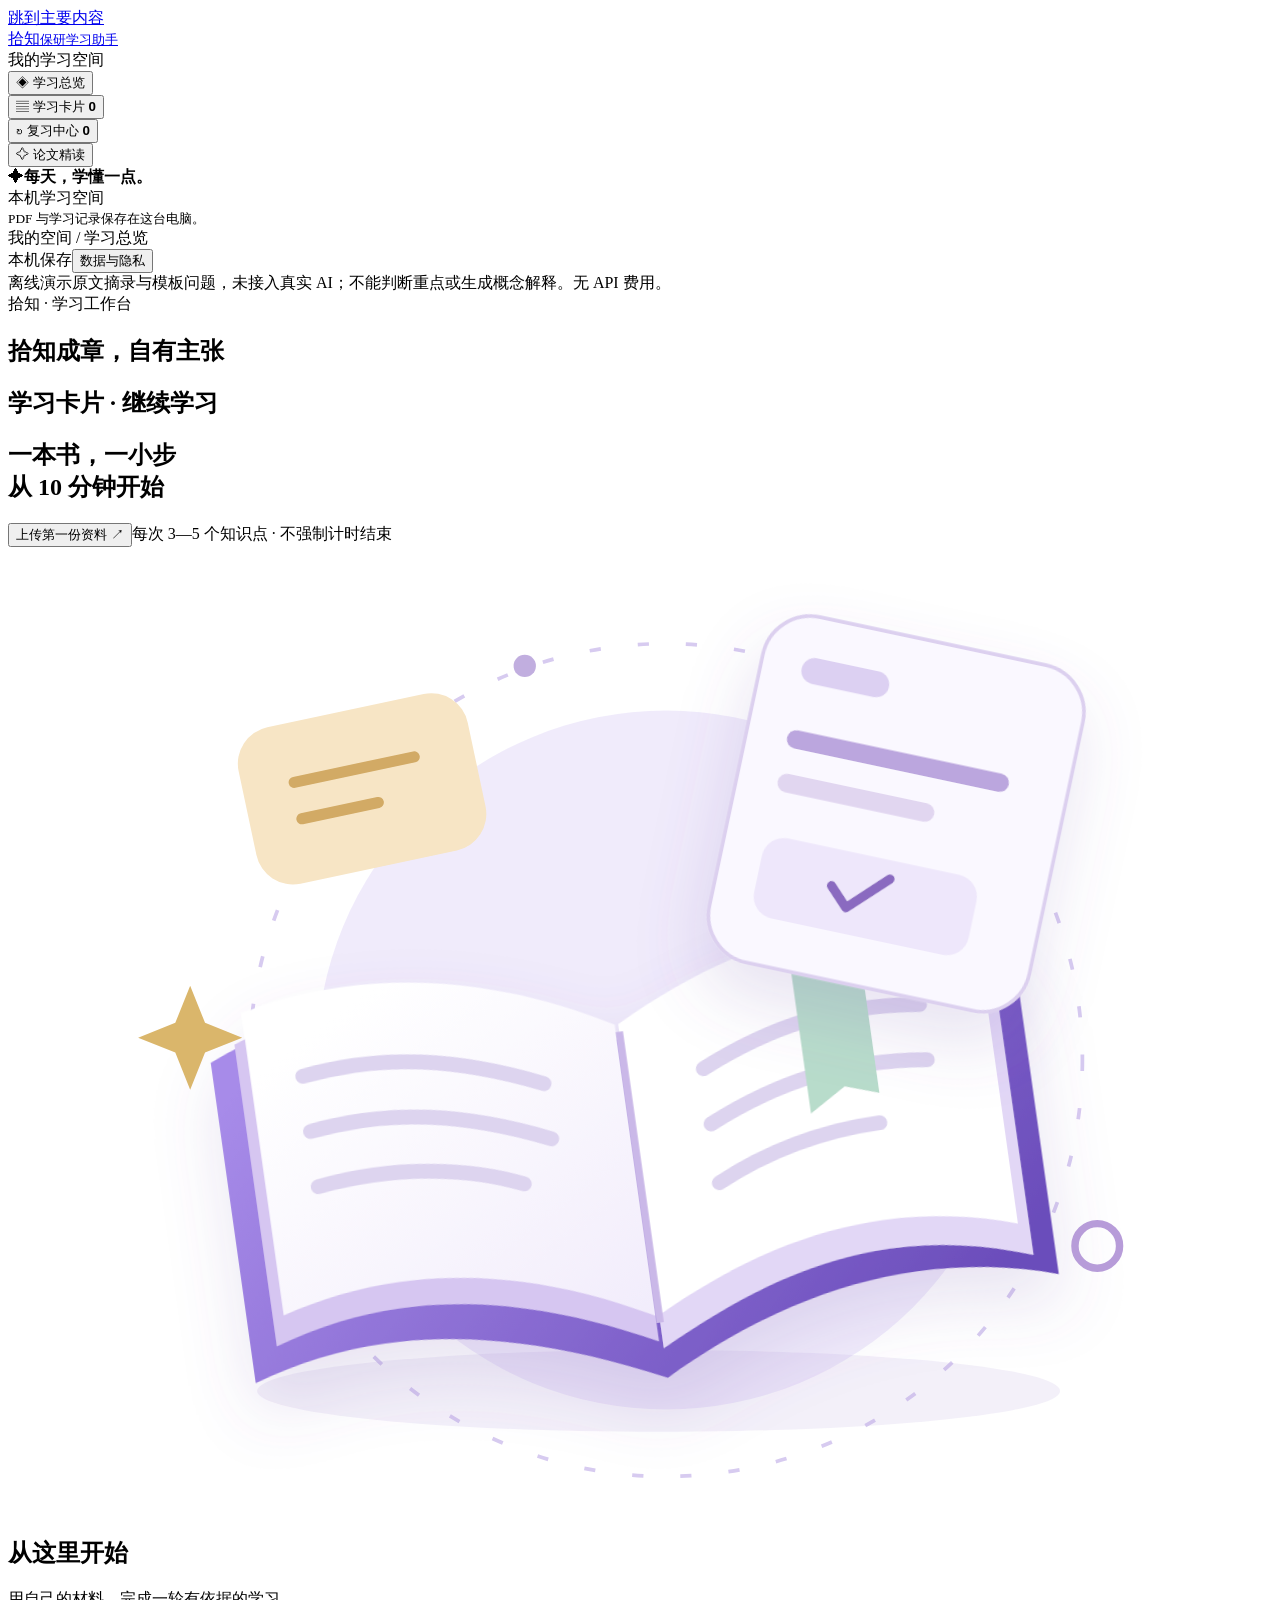
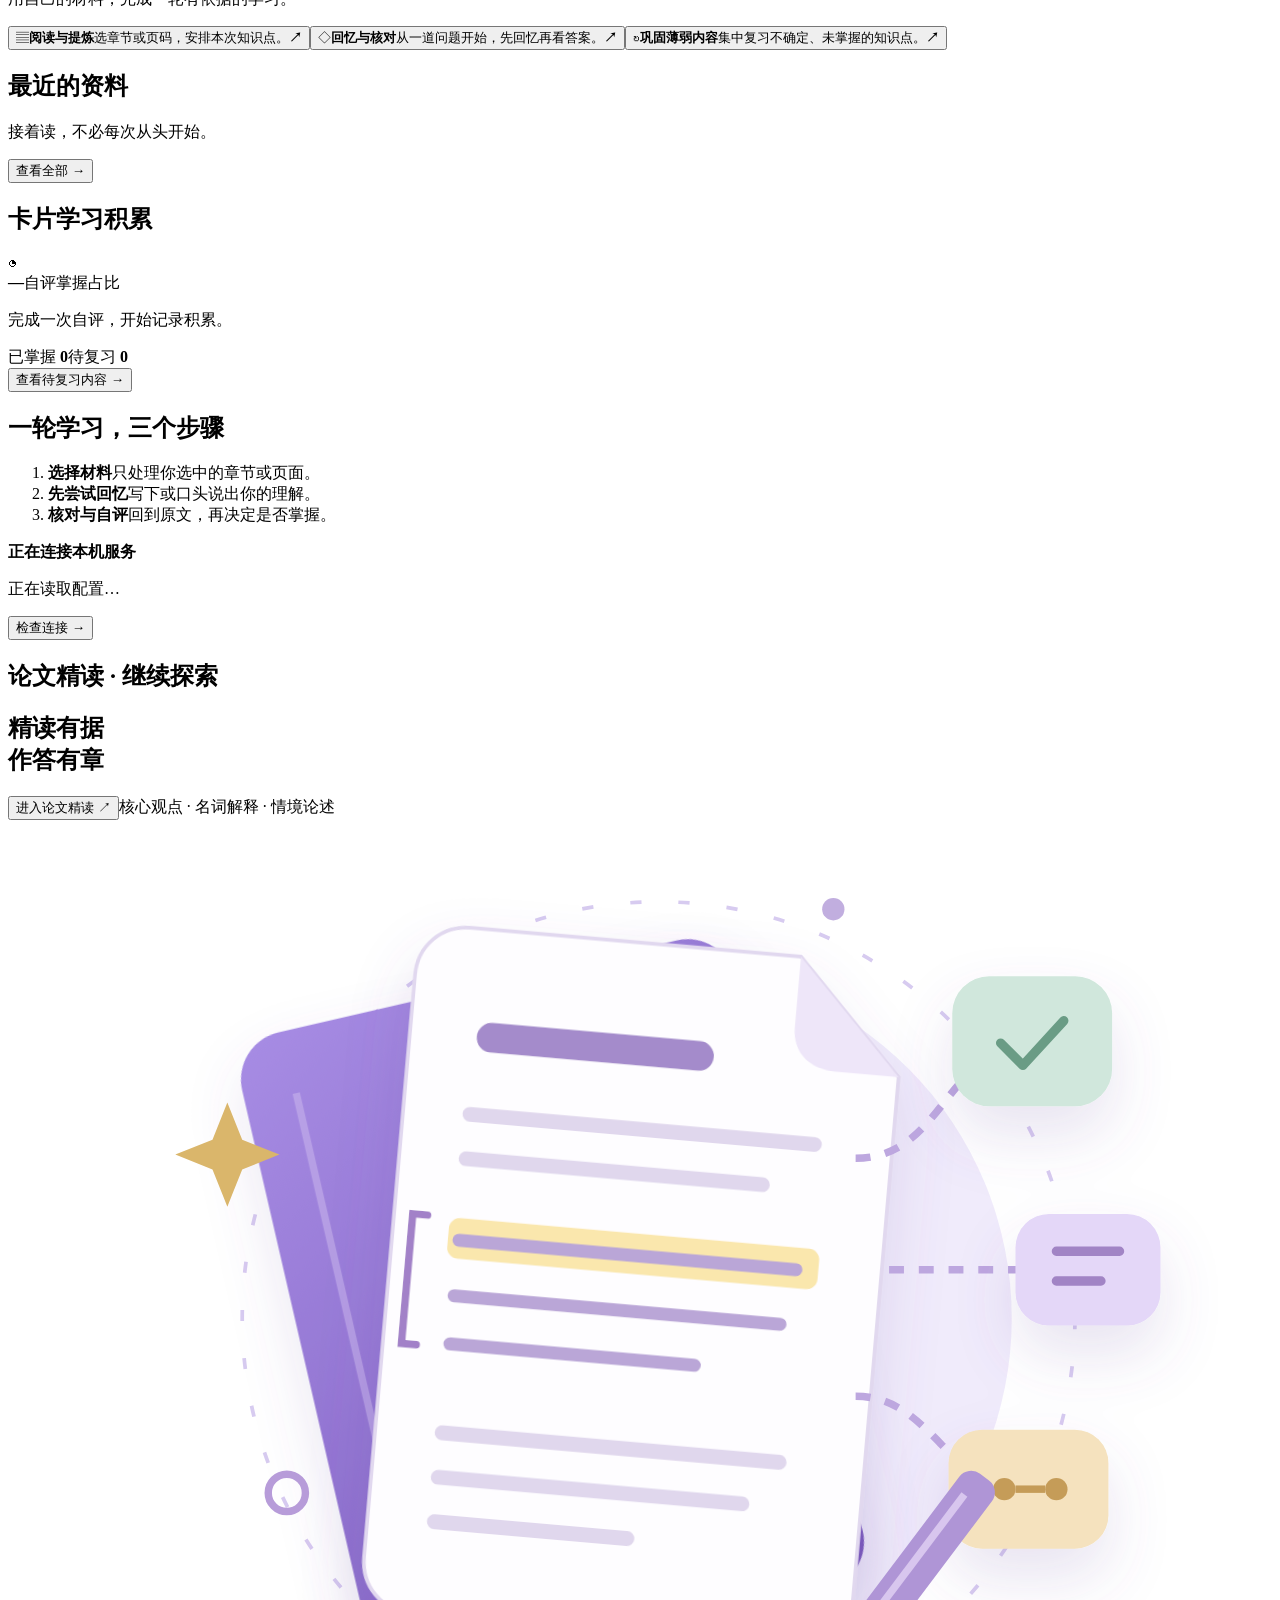
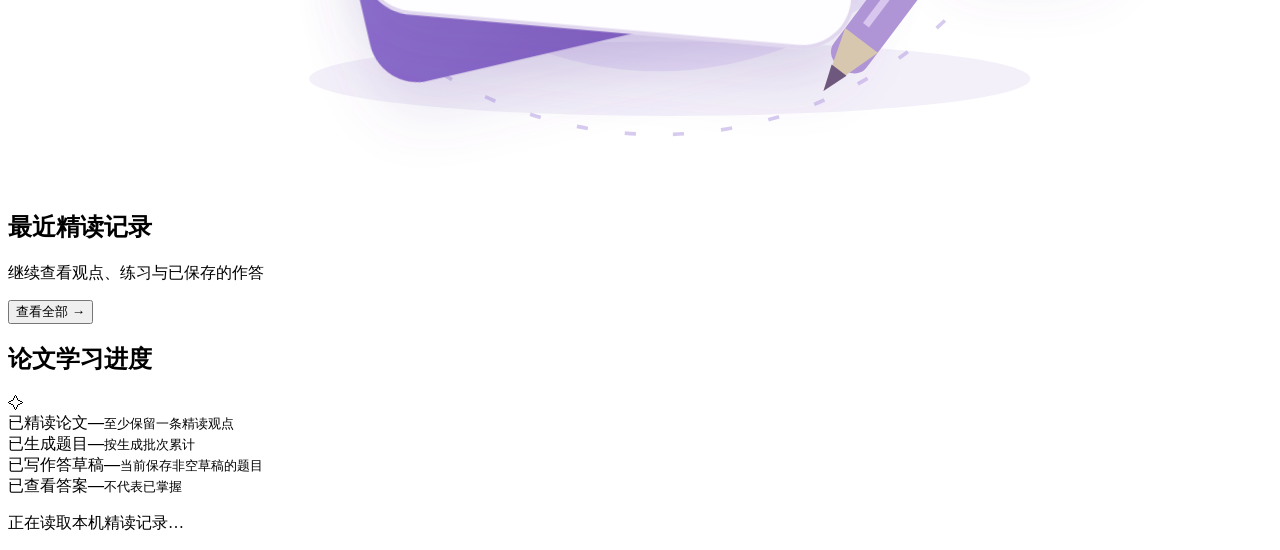
==== static/index.html @ d3d195ca "Add files via upload" ====
<!doctype html>
<html lang="zh-CN"><head><meta charset="utf-8"><meta name="viewport" content="width=device-width,initial-scale=1"><title>拾知 · 新传学习助手</title><link rel="stylesheet" href="/style.css"><script src="/app.js" defer></script><script src="/papers.js" defer></script></head>
<body>
<a class="skip-link" href="#mainContent">跳到主要内容</a>
<aside class="sidebar"><a class="brand" href="/">拾<span>知</span><small>保研学习助手</small></a><div class="nav-caption">我的学习空间</div><nav aria-label="主要导航"><button class="nav active" id="homeNav"><span aria-hidden="true">◈</span> 学习总览</button><div class="nav-module"><button class="nav" id="libraryNav"><span aria-hidden="true">▤</span> 学习卡片 <b id="libraryBadge">0</b></button><div class="nav-submenu"><button class="nav" id="reviewNav"><span aria-hidden="true">↻</span> 复习中心 <b id="reviewBadge">0</b></button></div></div><button class="nav" id="papersNav"><span aria-hidden="true">✧</span> 论文精读</button></nav><div class="sidebar-tip"><span class="spark" aria-hidden="true">✦</span><strong>每天，学懂一点。</strong></div><div class="sidebar-bottom"><span class="dot"></span> 本机学习空间<br><small>PDF 与学习记录保存在这台电脑。</small></div></aside>
<main>
<header><span>我的空间 <span class="slash">/</span> <span id="breadcrumb">学习总览</span></span><div class="header-actions"><span class="local-pill"><span class="dot"></span>本机保存</span><button class="text-button" id="privacyBtn">数据与隐私</button></div></header>
<div class="banner"><span class="mode-pill">离线演示</span><span>原文摘录与模板问题，未接入真实 AI；不能判断重点或生成概念解释。无 API 费用。</span></div>
<div id="message" role="alert" hidden></div>
<section id="dashboard" aria-label="学习工作台"><div id="mainContent" tabindex="-1"></div>
<div id="overview">
<div class="page-heading"><div><div class="eyebrow">拾知 · 学习工作台</div><h1>拾知成章，自有主张</h1></div><span class="date-label" id="todayLabel"></span></div>
<div class="section-heading compact"><div><h2>学习卡片 · 继续学习</h2></div></div><div class="overview-grid"><div class="overview-main">
<section class="focus-card" aria-label="本次学习建议"><div class="focus-copy"><h2>一本书，一小步<br>从 10 分钟开始</h2><button class="button primary" id="nextStep">上传第一份资料 <span aria-hidden="true">↗</span></button><span class="focus-meta">每次 3—5 个知识点 · 不强制计时结束</span></div><div class="focus-art refined-art" aria-hidden="true"><svg viewBox="0 0 340 260" fill="none" xmlns="http://www.w3.org/2000/svg" focusable="false">
<defs><linearGradient id="cardCover" x1="95" y1="100" x2="234" y2="237" gradientUnits="userSpaceOnUse"><stop stop-color="#A78BE9"/><stop offset="1" stop-color="#6B4DBB"/></linearGradient><linearGradient id="cardPage" x1="110" y1="106" x2="175" y2="222" gradientUnits="userSpaceOnUse"><stop stop-color="#fff"/><stop offset="1" stop-color="#F0EAFB"/></linearGradient><filter id="cardShadow" x="-45%" y="-45%" width="190%" height="200%"><feDropShadow dx="0" dy="9" stdDeviation="9" flood-color="#7557AE" flood-opacity=".16"/></filter></defs>
<circle cx="177" cy="138" r="94" fill="#E5DCF8" fill-opacity=".58"/><circle cx="177" cy="138" r="112" stroke="#D7CBF0" stroke-dasharray="3 10"/>
<ellipse cx="175" cy="227" rx="108" ry="11" fill="#B6A1DA" fill-opacity=".16"/>
<g transform="rotate(-8 170 170)" filter="url(#cardShadow)">
<path d="M60 123C94 108 133 114 169 132C206 113 245 112 278 128V211C244 200 208 204 170 224C129 204 94 199 60 210V123Z" fill="url(#cardCover)"/>
<path d="M67 119C103 106 140 116 169 131V214C134 196 101 190 67 201V119Z" fill="#D6C6F1"/><path d="M272 122C239 109 202 117 170 133V216C209 196 239 193 272 205V122Z" fill="#E2D7F6"/>
<path d="M70 111C103 103 138 110 169 128V207C134 188 101 184 70 193V111Z" fill="url(#cardPage)"/><path d="M269 114C237 104 200 112 170 128V207C207 188 239 186 269 196V114Z" fill="white"/>
<path d="M170 130V209" stroke="#CAB8E8" stroke-width="2"/><path d="M84 130C106 127 126 131 148 141M84 145C106 142 126 146 148 156M84 160C106 157 126 161 139 167" stroke="#DDD4EF" stroke-width="4" stroke-linecap="round"/>
<path d="M191 143C211 134 229 131 251 134M191 158C211 149 229 146 251 149M191 174C208 166 223 164 236 164" stroke="#DDD4EF" stroke-width="4" stroke-linecap="round"/>
<path d="M218 116V159L228 153L237 156V111" fill="#B8DCCB"/>
</g>
<g transform="rotate(12 237 76)" filter="url(#cardShadow)"><rect x="194" y="24" width="88" height="95" rx="13" fill="#FAF8FF" stroke="#DCD0EF"/><rect x="205" y="35" width="24" height="7" rx="3.5" fill="#DCD0F2"/><rect x="205" y="55" width="61" height="5" rx="2.5" fill="#BBA6DE"/><rect x="205" y="67" width="43" height="5" rx="2.5" fill="#E1D6F0"/><rect x="205" y="84" width="59" height="22" rx="6" fill="#EEE7FB"/><path d="M225 94L230 99L240 89" stroke="#8A6AC0" stroke-width="2.5" stroke-linecap="round" stroke-linejoin="round"/></g>
<g transform="rotate(-12 98 66)"><rect x="64" y="43" width="63" height="43" rx="10" fill="#F7E5C5"/><path d="M78 59H111M78 69H99" stroke="#D2AA65" stroke-width="3" stroke-linecap="round"/></g>
<path d="M49 118L53 128L63 132L53 136L49 146L45 136L35 132L45 128L49 118Z" fill="#DAB66B"/><circle cx="293" cy="188" r="6" stroke="#B79CD9" stroke-width="2"/><circle cx="139" cy="32" r="3" fill="#C1AEDF"/>
</svg></div></section>

<div class="section-heading compact"><div><h2>从这里开始</h2><p>用自己的材料，完成一轮有依据的学习。</p></div></div><div class="tool-grid"><button class="tool-card" id="quickLibrary"><span class="tool-icon lilac" aria-hidden="true">▤</span><strong>阅读与提炼</strong><span>选章节或页码，安排本次知识点。</span><b aria-hidden="true">↗</b></button><button class="tool-card" id="quickResume"><span class="tool-icon peach" aria-hidden="true">◇</span><strong>回忆与核对</strong><span id="quickResumeText">从一道问题开始，先回忆再看答案。</span><b aria-hidden="true">↗</b></button><button class="tool-card" id="quickReview"><span class="tool-icon mint" aria-hidden="true">↻</span><strong>巩固薄弱内容</strong><span>集中复习不确定、未掌握的知识点。</span><b aria-hidden="true">↗</b></button></div>
<div class="section-heading compact"><div><h2>最近的资料</h2><p>接着读，不必每次从头开始。</p></div><button class="text-button" id="allBooks">查看全部 →</button></div><div id="recentBooks" class="recent-books"></div>
</div><aside class="overview-rail" aria-label="学习概况"><section class="panel mastery-panel"><div class="rail-heading"><h2>卡片学习积累</h2><span aria-hidden="true">◔</span></div><div class="mastery-ring" id="masteryRing"><div><strong id="masteryPercent">—</strong><span>自评掌握占比</span></div></div><p class="muted" id="masteryNote">完成一次自评，开始记录积累。</p><div class="rail-legend"><span><i class="legend-purple"></i>已掌握 <b id="railMastered">0</b></span><span><i class="legend-orange"></i>待复习 <b id="railReview">0</b></span></div><button class="button secondary" id="railReviewButton">查看待复习内容 →</button></section><section class="panel process-panel"><h2>一轮学习，三个步骤</h2><ol><li><strong>选择材料</strong><span>只处理你选中的章节或页面。</span></li><li><strong>先尝试回忆</strong><span>写下或口头说出你的理解。</span></li><li><strong>核对与自评</strong><span>回到原文，再决定是否掌握。</span></li></ol></section><section class="connection-card"><span class="dot"></span><strong id="connectionTitle">正在连接本机服务</strong><p id="connectionDetail">正在读取配置…</p><button class="text-button" id="connectionRefresh">检查连接 →</button></section></aside></div>
<section class="paper-overview-module" aria-label="论文精读学习情况"><div class="section-heading compact"><div><h2>论文精读 · 继续探索</h2></div></div><div class="overview-grid paper-overview-grid"><div class="overview-main"><section class="focus-card paper-focus-card" aria-label="论文精读入口"><div class="focus-copy"><h2>精读有据<br>作答有章</h2><button class="button primary" id="overviewPapers">进入论文精读 <span aria-hidden="true">↗</span></button><span class="focus-meta">核心观点 · 名词解释 · 情境论述</span></div><div class="focus-art refined-art" aria-hidden="true"><svg viewBox="0 0 340 260" fill="none" xmlns="http://www.w3.org/2000/svg" focusable="false">
<defs><linearGradient id="paperBack" x1="90" y1="36" x2="211" y2="219" gradientUnits="userSpaceOnUse"><stop stop-color="#A78CE4"/><stop offset="1" stop-color="#7958BB"/></linearGradient><filter id="paperShadow" x="-50%" y="-40%" width="200%" height="200%"><feDropShadow dx="0" dy="8" stdDeviation="8" flood-color="#7354A9" flood-opacity=".16"/></filter></defs>
<circle cx="175" cy="134" r="95" fill="#E5DCF8" fill-opacity=".58"/><circle cx="175" cy="134" r="112" stroke="#D7CBF0" stroke-dasharray="3 10"/><ellipse cx="178" cy="231" rx="97" ry="10" fill="#B6A1DA" fill-opacity=".16"/>
<g transform="rotate(-13 145 139)" filter="url(#paperShadow)"><rect x="80" y="43" width="136" height="179" rx="13" fill="url(#paperBack)"/><path d="M94 60V199" stroke="#CAB6ED" stroke-opacity=".55" stroke-width="2"/></g>
<g transform="rotate(5 166 130)" filter="url(#paperShadow)"><path d="M116 33H205L234 63V204C234 212 228 218 220 218H116C108 218 102 212 102 204V47C102 39 108 33 116 33Z" fill="#FEFDFF" stroke="#E1D8EF"/><path d="M205 33V52C205 59 210 63 217 63H234" fill="#EEE6F9"/><rect x="120" y="58" width="64" height="8" rx="4" fill="#A48BCB"/><path d="M120 83H213M120 95H200" stroke="#E0D7ED" stroke-width="4" stroke-linecap="round"/>
<rect x="117" y="111" width="100" height="11" rx="3" fill="#FAE7AD"/><path d="M120 117H211M120 132H208M120 145H186" stroke="#BAA6D7" stroke-width="3.5" stroke-linecap="round"/><path d="M120 169H211M120 181H202M120 193H172" stroke="#E0D7ED" stroke-width="4" stroke-linecap="round"/>
<path d="M111 111H107V146H111" stroke="#A281C8" stroke-width="2" stroke-linecap="round"/>
</g>
<path d="M228 91C250 91 252 65 270 62M237 121H279M228 155C248 155 253 179 270 179" stroke="#BDA7DF" stroke-width="2" stroke-dasharray="4 4"/>
<g filter="url(#paperShadow)"><rect x="254" y="42" width="43" height="35" rx="10" fill="#D0E7DC"/><path d="M267 60L273 66L284 54" stroke="#6A9C85" stroke-width="2.5" stroke-linecap="round" stroke-linejoin="round"/><rect x="271" y="106" width="39" height="30" rx="9" fill="#E4D7F8"/><path d="M282 116H299M282 124H294" stroke="#A184C5" stroke-width="2.5" stroke-linecap="round"/><rect x="253" y="164" width="43" height="32" rx="9" fill="#F5E2BE"/><circle cx="268" cy="180" r="3" fill="#C59C59"/><circle cx="282" cy="180" r="3" fill="#C59C59"/><path d="M271 180H279" stroke="#C59C59" stroke-width="2"/></g>
<g transform="rotate(37 237 210)"><rect x="232" y="168" width="11" height="64" rx="4" fill="#AF95D6"/><path d="M232 223H243L237.5 240L232 223Z" fill="#D8C7AF"/><path d="M235 233L237.5 240L240 233" fill="#6F587D"/><path d="M236 175V219" stroke="#D8C6EE" stroke-width="2"/></g>
<path d="M59 76L63 86L73 90L63 94L59 104L55 94L45 90L55 86L59 76Z" fill="#DAB66B"/><circle cx="75" cy="181" r="5" stroke="#B79CD9" stroke-width="2"/><circle cx="222" cy="24" r="3" fill="#C1AEDF"/>
</svg></div></section><section class="paper-overview-history" aria-label="最近精读记录"><div class="section-heading compact"><div><h2>最近精读记录</h2><p>继续查看观点、练习与已保存的作答</p></div><button class="text-button" id="overviewAllPapers">查看全部 →</button></div><div id="overviewPaperRecords" class="recent-books"></div></section></div><aside class="panel module-summary paper-progress-panel" id="paperLearningSummary" aria-label="论文学习进度"><div class="rail-heading"><h2>论文学习进度</h2><span aria-hidden="true">✧</span></div><div class="stats"><article><span>已精读论文</span><strong id="paperReadCount">—</strong><small>至少保留一条精读观点</small></article><article><span>已生成题目</span><strong id="paperQuestionCount">—</strong><small>按生成批次累计</small></article><article><span>已写作答草稿</span><strong id="paperDraftCount">—</strong><small>当前保存非空草稿的题目</small></article><article><span>已查看答案</span><strong id="paperViewedCount">—</strong><small>不代表已掌握</small></article></div><p class="muted" id="paperOverviewStatus" role="status">正在读取本机精读记录…</p></aside></div></section>
</div>
<div id="resume"></div>
<div id="libraryArea" hidden><div class="page-heading"><div><div class="eyebrow">让每一份材料都有用</div><h1>学习卡片</h1><p>上传 → 选择范围 → 回忆 → 核对与自评</p></div><button class="button primary" id="uploadButton">＋ 上传 PDF</button></div><div class="library-toolbar"><label class="search-field"><span aria-hidden="true">⌕</span><input id="bookSearch" type="search" placeholder="搜索资料名称…" aria-label="搜索资料名称"></label><select id="bookFilter" aria-label="按处理状态筛选"><option value="all">全部状态</option><option value="ready">可学习</option><option value="processing">处理中</option><option value="failed">处理失败</option></select><select id="bookSort" aria-label="资料排序"><option value="recent">最近上传</option><option value="title">名称排序</option><option value="learned">已学数量</option></select></div><div class="library-summary"><span id="libraryResult" role="status"></span><span>PDF · 单份最大 30 MB / 1000 页</span></div>
<div id="uploadProgress" class="notice" role="status" hidden></div>
<div class="workspace"><section id="bookList" class="book-list" aria-label="参考书列表"></section><section class="panel range-panel" id="rangePanel"><div class="empty-range"><span>▤</span><h3>让书里的知识，变成你的知识</h3><p>上传一本文字版 PDF，选择你想学习的几页。</p><small>最多 30 MB / 1000 页 · 暂不支持扫描版 OCR</small></div></section></div>
<div class="footnote">学习是一段循序渐进的过程。10 分钟是安排目标，掌握程度以你的实际回忆为准。</div>
</div><input type="file" id="pdfFile" accept="application/pdf,.pdf" hidden>
</section>
<section id="study" hidden></section>
<section id="reviewView" hidden><div class="page-heading"><div><div class="eyebrow">把薄弱的地方，再想一遍</div><h1>复习中心</h1><p>优先复习未掌握，再复习不确定的内容。剩余不足 3 条时按实际数量安排。</p></div><span class="review-total" id="reviewTotal">0 条待复习</span></div><div class="panel" id="reviewList"></div></section>
<section id="paperView" hidden><div class="page-heading"><div><div class="eyebrow">从作者的论证，走向你的表达</div><h1>老师论文精读</h1><p>1—3 篇论文 · 核心观点与理论 · 名词解释与论述训练</p></div><button class="button primary" id="paperUploadButton">＋ 上传论文 PDF</button><input id="paperFile" type="file" accept="application/pdf,.pdf" hidden></div><div class="notice info">只在点击生成后将所选论文全文分段发送给 DeepSeek，费用不设上限。成功步骤会缓存；失败不自动重试。以下是训练题，非真题预测。题目不计入书籍知识点掌握记录。</div><div id="paperCapability" class="notice" hidden></div><div class="paper-layout"><section class="panel paper-setup"><h2>选择老师与论文</h2><label class="label" for="paperTeacher">老师姓名</label><input id="paperTeacher" maxlength="80" placeholder="输入老师姓名，用于整理本批论文"><div class="paper-selection-heading"><span id="paperSelectionCount">已选 0 / 3 篇</span><span>可复用“我的资料”中的 PDF</span></div><div id="paperPicker"></div><label class="label" for="paperKind">本批题型</label><select id="paperKind"><option value="both">名词解释3道＋论述题2道</option><option value="terms">仅名词解释 · 3 道</option><option value="essays">仅情境论述题 · 2 道</option></select><p class="muted">参考答案目标：名词解释 150—300 字，情境论述题 600—1000 字，按总论点、分论点、边界讨论和结论组织；材料不足会少出题并说明原因。</p><div class="paper-controls"><button class="button secondary" id="paperPlan">查看处理范围</button><button class="button primary" id="paperGenerate">精读并生成训练题</button></div><div id="paperPlanResult" class="notice" hidden></div><div id="paperUploadStatus" class="notice" hidden role="status"></div></section><aside class="panel paper-history"><h2>本机精读记录</h2><p class="muted">重启后可继续查看；打开记录不调用模型。</p><div id="paperHistory"></div></aside></div><div id="paperJobStatus" class="notice" hidden role="status"></div><section id="paperResult" hidden></section></section></main>
<dialog id="sourceDialog"><div class="dialog-heading"><h2 id="sourceTitle">原文核对</h2><button id="closeSource" class="text-button">关闭 ✕</button></div><p class="muted">以下为 PDF 提取文本，排版、阅读顺序可能与原书不同。请结合 PDF 核对。</p><pre id="sourceText"></pre><a id="pdfLink" class="button secondary" target="_blank" rel="noopener">在新窗口打开 PDF</a></dialog>
<dialog id="privacyDialog"><div class="dialog-heading"><h2>数据与隐私</h2><button id="closePrivacy" class="text-button">关闭 ✕</button></div><p>默认仅本机访问；使用“手机访问启动”可在同一可信 Wi-Fi 下凭临时访问码连接。手机连接8小时有效，重启服务后需要重新输入访问码。具有本机文件权限的人仍可访问数据。</p><p>PDF 原件、提取文本、卡片、回忆草稿和自评记录保存在本机数据目录中的 PDF 文件与 SQLite 数据库。关闭网页或重启后保留，直到你主动删除。</p><p id="dataPath"></p><p>DeepSeek模式会把所选页面文字发送至 api.deepseek.com，费用不设上限；仅在你发起生成时调用。数据处理、保留及训练政策以你与DeepSeek的服务条款为准，本应用不承诺第三方不留存。离线演示模式不发送材料。模型回答和校验诊断会仅在本机保留，用于免费重新核验；不保存请求头或密钥。删除一本书会同时删除其卡片、任务、草稿、学习记录与模型回答；若用于论文精读，也会删除涉及它的整批论文精读、题目、答案草稿与综合响应。备份文件不随之删除；此为逻辑删除，不保证磁盘取证级擦除。</p><p>复习规则：未掌握优先于不确定，类内按最早自评排序。自评已掌握后移出待复习；暂不做隔日或间隔重复调度。</p><p>AI重点是基于材料的学习建议，非考点预测；引用核验不代表解释必然正确。历史演示卡片仍显示离线标识。API密钥不发送给浏览器；本机加密配置不纳入源码包。</p><p>论文精读不要求填写作者名单；所选论文全文分段发送给 DeepSeek。精读结果、训练题、答案草稿和答案展开状态仅在本机保存，不计入书籍自评记录。编号核验仅验证出处存在，不能保证解释和作者归属一定正确，请回到原文核对。</p></dialog>
</body></html>
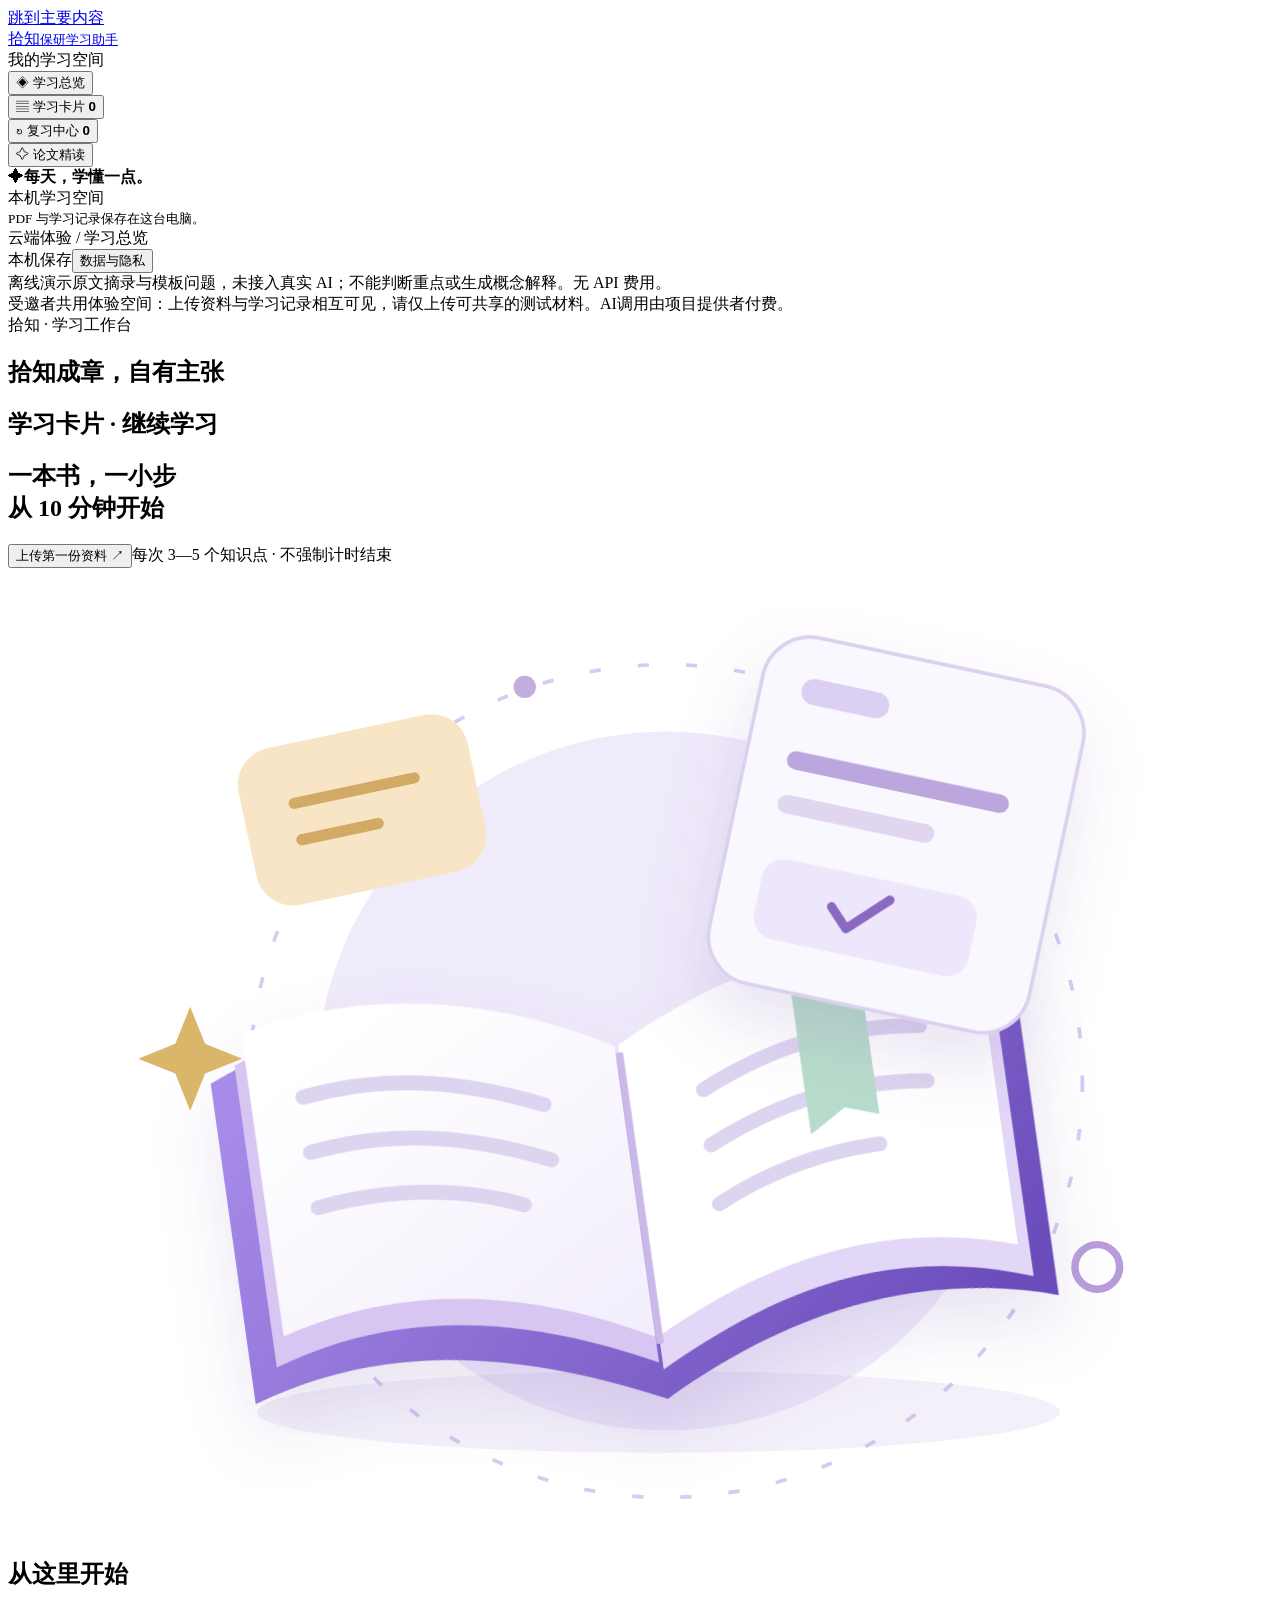
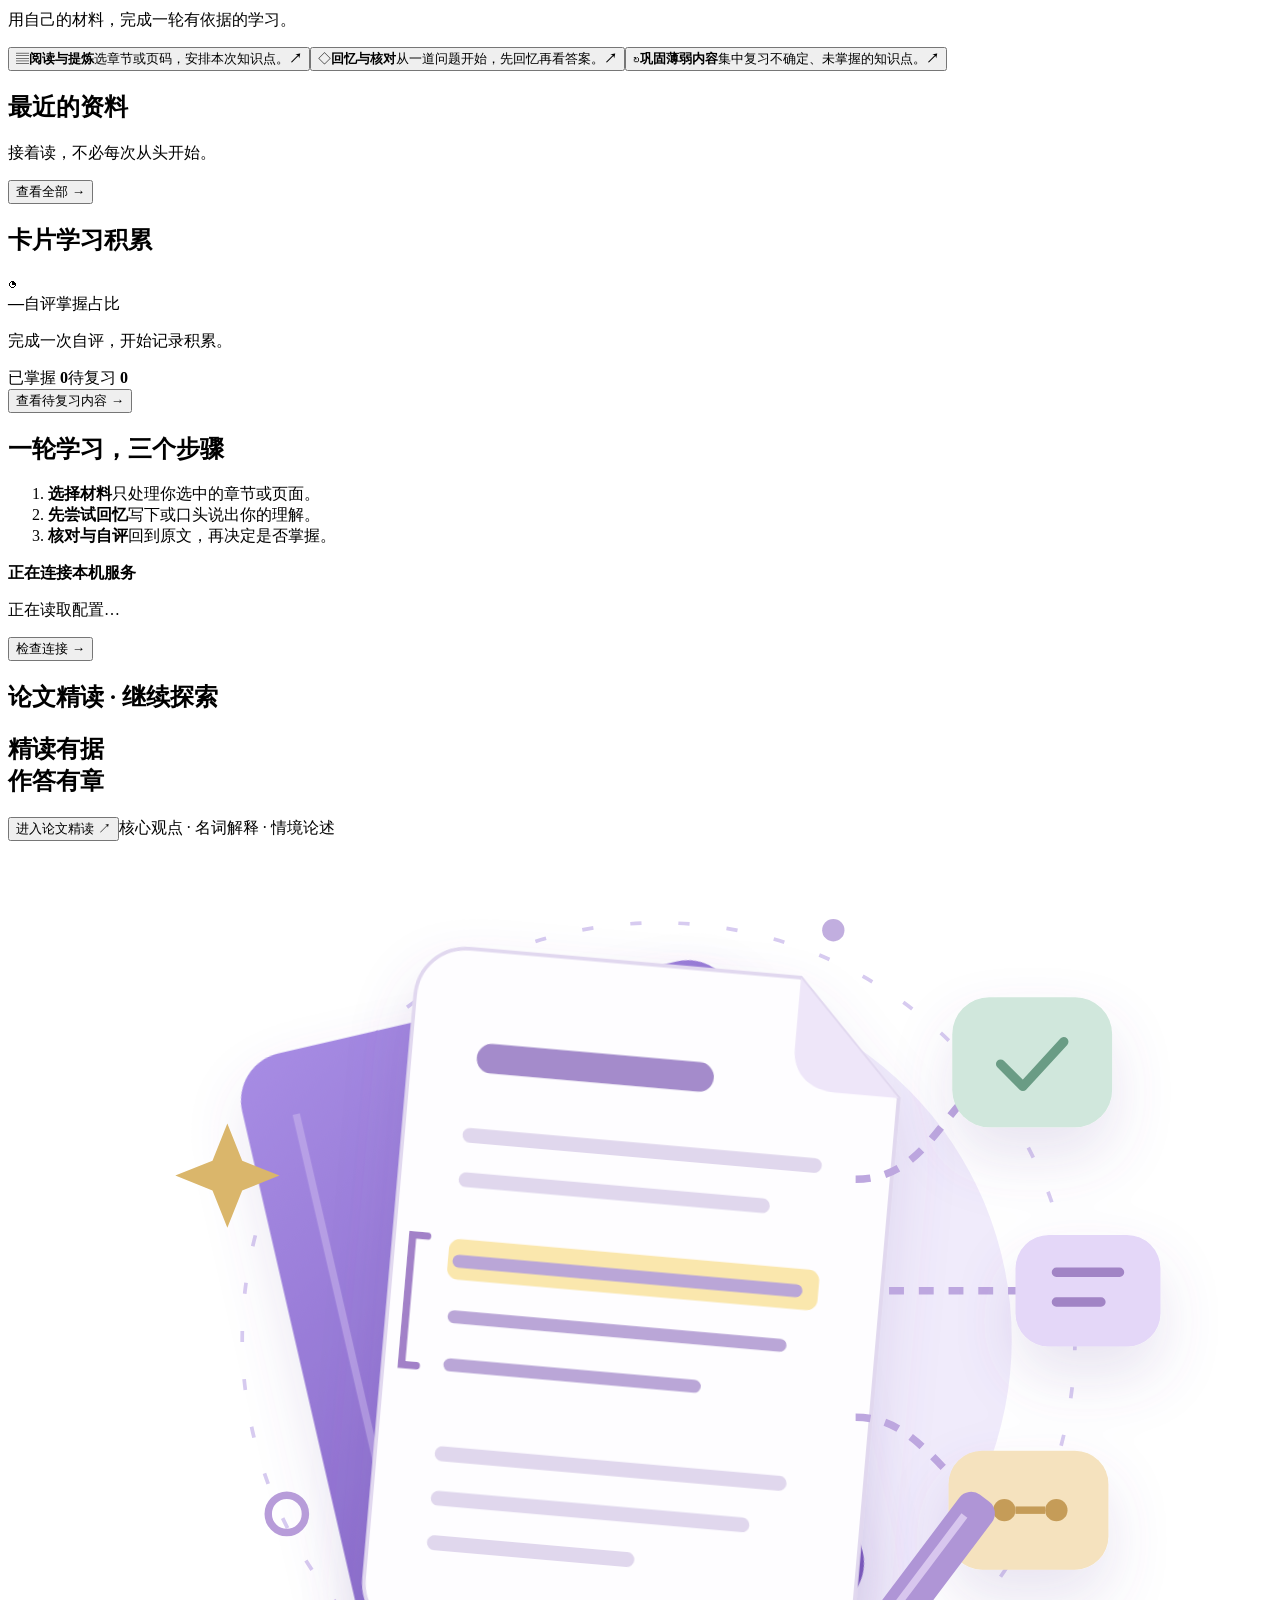
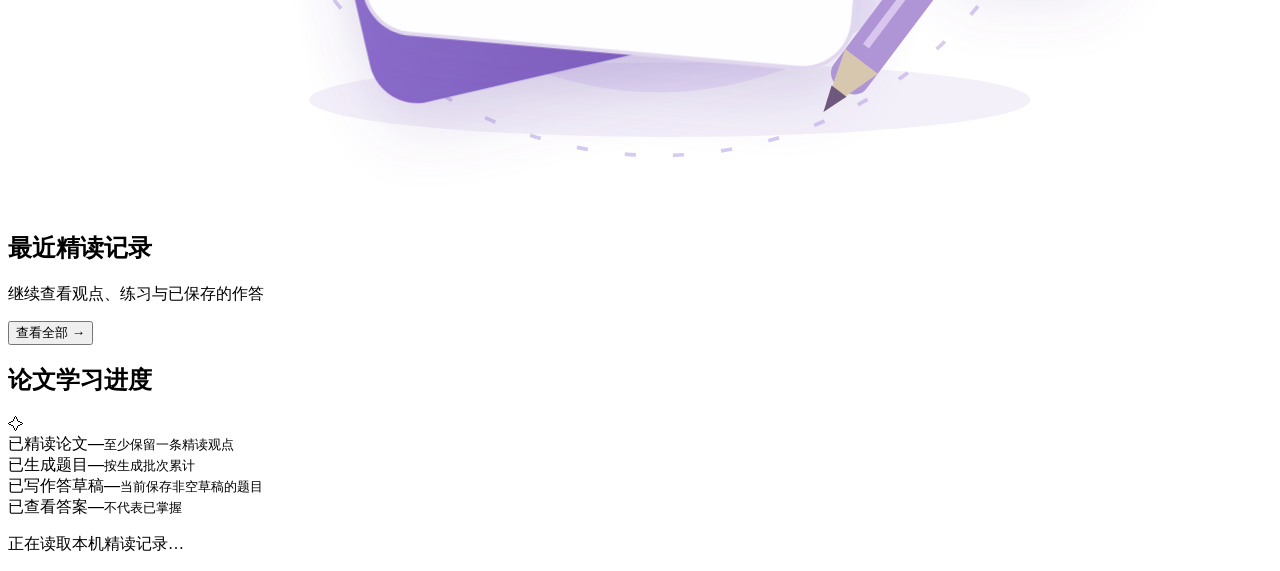
==== commit cacf91d9: "Add files via upload" ====
--- a/static/index.html
+++ b/static/index.html
@@ -4,8 +4,9 @@
 <a class="skip-link" href="#mainContent">跳到主要内容</a>
 <aside class="sidebar"><a class="brand" href="/">拾<span>知</span><small>保研学习助手</small></a><div class="nav-caption">我的学习空间</div><nav aria-label="主要导航"><button class="nav active" id="homeNav"><span aria-hidden="true">◈</span> 学习总览</button><div class="nav-module"><button class="nav" id="libraryNav"><span aria-hidden="true">▤</span> 学习卡片 <b id="libraryBadge">0</b></button><div class="nav-submenu"><button class="nav" id="reviewNav"><span aria-hidden="true">↻</span> 复习中心 <b id="reviewBadge">0</b></button></div></div><button class="nav" id="papersNav"><span aria-hidden="true">✧</span> 论文精读</button></nav><div class="sidebar-tip"><span class="spark" aria-hidden="true">✦</span><strong>每天，学懂一点。</strong></div><div class="sidebar-bottom"><span class="dot"></span> 本机学习空间<br><small>PDF 与学习记录保存在这台电脑。</small></div></aside>
 <main>
-<header><span>我的空间 <span class="slash">/</span> <span id="breadcrumb">学习总览</span></span><div class="header-actions"><span class="local-pill"><span class="dot"></span>本机保存</span><button class="text-button" id="privacyBtn">数据与隐私</button></div></header>
+<header><span>云端体验 <span class="slash">/</span> <span id="breadcrumb">学习总览</span></span><div class="header-actions"><span class="local-pill"><span class="dot"></span>本机保存</span><button class="text-button" id="privacyBtn">数据与隐私</button></div></header>
 <div class="banner"><span class="mode-pill">离线演示</span><span>原文摘录与模板问题，未接入真实 AI；不能判断重点或生成概念解释。无 API 费用。</span></div>
+<div class="notice info">受邀者共用体验空间：上传资料与学习记录相互可见，请仅上传可共享的测试材料。AI调用由项目提供者付费。</div>
 <div id="message" role="alert" hidden></div>
 <section id="dashboard" aria-label="学习工作台"><div id="mainContent" tabindex="-1"></div>
 <div id="overview">
@@ -56,5 +57,5 @@
 <section id="reviewView" hidden><div class="page-heading"><div><div class="eyebrow">把薄弱的地方，再想一遍</div><h1>复习中心</h1><p>优先复习未掌握，再复习不确定的内容。剩余不足 3 条时按实际数量安排。</p></div><span class="review-total" id="reviewTotal">0 条待复习</span></div><div class="panel" id="reviewList"></div></section>
 <section id="paperView" hidden><div class="page-heading"><div><div class="eyebrow">从作者的论证，走向你的表达</div><h1>老师论文精读</h1><p>1—3 篇论文 · 核心观点与理论 · 名词解释与论述训练</p></div><button class="button primary" id="paperUploadButton">＋ 上传论文 PDF</button><input id="paperFile" type="file" accept="application/pdf,.pdf" hidden></div><div class="notice info">只在点击生成后将所选论文全文分段发送给 DeepSeek，费用不设上限。成功步骤会缓存；失败不自动重试。以下是训练题，非真题预测。题目不计入书籍知识点掌握记录。</div><div id="paperCapability" class="notice" hidden></div><div class="paper-layout"><section class="panel paper-setup"><h2>选择老师与论文</h2><label class="label" for="paperTeacher">老师姓名</label><input id="paperTeacher" maxlength="80" placeholder="输入老师姓名，用于整理本批论文"><div class="paper-selection-heading"><span id="paperSelectionCount">已选 0 / 3 篇</span><span>可复用“我的资料”中的 PDF</span></div><div id="paperPicker"></div><label class="label" for="paperKind">本批题型</label><select id="paperKind"><option value="both">名词解释3道＋论述题2道</option><option value="terms">仅名词解释 · 3 道</option><option value="essays">仅情境论述题 · 2 道</option></select><p class="muted">参考答案目标：名词解释 150—300 字，情境论述题 600—1000 字，按总论点、分论点、边界讨论和结论组织；材料不足会少出题并说明原因。</p><div class="paper-controls"><button class="button secondary" id="paperPlan">查看处理范围</button><button class="button primary" id="paperGenerate">精读并生成训练题</button></div><div id="paperPlanResult" class="notice" hidden></div><div id="paperUploadStatus" class="notice" hidden role="status"></div></section><aside class="panel paper-history"><h2>本机精读记录</h2><p class="muted">重启后可继续查看；打开记录不调用模型。</p><div id="paperHistory"></div></aside></div><div id="paperJobStatus" class="notice" hidden role="status"></div><section id="paperResult" hidden></section></section></main>
 <dialog id="sourceDialog"><div class="dialog-heading"><h2 id="sourceTitle">原文核对</h2><button id="closeSource" class="text-button">关闭 ✕</button></div><p class="muted">以下为 PDF 提取文本，排版、阅读顺序可能与原书不同。请结合 PDF 核对。</p><pre id="sourceText"></pre><a id="pdfLink" class="button secondary" target="_blank" rel="noopener">在新窗口打开 PDF</a></dialog>
-<dialog id="privacyDialog"><div class="dialog-heading"><h2>数据与隐私</h2><button id="closePrivacy" class="text-button">关闭 ✕</button></div><p>默认仅本机访问；使用“手机访问启动”可在同一可信 Wi-Fi 下凭临时访问码连接。手机连接8小时有效，重启服务后需要重新输入访问码。具有本机文件权限的人仍可访问数据。</p><p>PDF 原件、提取文本、卡片、回忆草稿和自评记录保存在本机数据目录中的 PDF 文件与 SQLite 数据库。关闭网页或重启后保留，直到你主动删除。</p><p id="dataPath"></p><p>DeepSeek模式会把所选页面文字发送至 api.deepseek.com，费用不设上限；仅在你发起生成时调用。数据处理、保留及训练政策以你与DeepSeek的服务条款为准，本应用不承诺第三方不留存。离线演示模式不发送材料。模型回答和校验诊断会仅在本机保留，用于免费重新核验；不保存请求头或密钥。删除一本书会同时删除其卡片、任务、草稿、学习记录与模型回答；若用于论文精读，也会删除涉及它的整批论文精读、题目、答案草稿与综合响应。备份文件不随之删除；此为逻辑删除，不保证磁盘取证级擦除。</p><p>复习规则：未掌握优先于不确定，类内按最早自评排序。自评已掌握后移出待复习；暂不做隔日或间隔重复调度。</p><p>AI重点是基于材料的学习建议，非考点预测；引用核验不代表解释必然正确。历史演示卡片仍显示离线标识。API密钥不发送给浏览器；本机加密配置不纳入源码包。</p><p>论文精读不要求填写作者名单；所选论文全文分段发送给 DeepSeek。精读结果、训练题、答案草稿和答案展开状态仅在本机保存，不计入书籍自评记录。编号核验仅验证出处存在，不能保证解释和作者归属一定正确，请回到原文核对。</p></dialog>
+<dialog id="privacyDialog"><div class="dialog-heading"><h2>数据与隐私</h2><button id="closePrivacy" class="text-button">关闭 ✕</button></div><p>当前为受邀者共用的云端体验空间，访问码登录8小时有效。资料与进度保存在云服务器，其他获得访问码的人也能查看和操作这些资料。</p><p>PDF 原件、提取文本、卡片、回忆草稿和自评记录保存在云端数据目录中的 PDF 文件与 SQLite 数据库。关闭网页或重启后保留，直到你主动删除。</p><p id="dataPath"></p><p>DeepSeek模式会把所选页面文字发送至 api.deepseek.com，费用不设上限；仅在你发起生成时调用。数据处理、保留及训练政策以你与DeepSeek的服务条款为准，本应用不承诺第三方不留存。离线演示模式不发送材料。模型回答和校验诊断会仅在本机保留，用于免费重新核验；不保存请求头或密钥。删除一本书会同时删除其卡片、任务、草稿、学习记录与模型回答；若用于论文精读，也会删除涉及它的整批论文精读、题目、答案草稿与综合响应。备份文件不随之删除；此为逻辑删除，不保证磁盘取证级擦除。</p><p>复习规则：未掌握优先于不确定，类内按最早自评排序。自评已掌握后移出待复习；暂不做隔日或间隔重复调度。</p><p>AI重点是基于材料的学习建议，非考点预测；引用核验不代表解释必然正确。历史演示卡片仍显示离线标识。API密钥不发送给浏览器；本机加密配置不纳入源码包。</p><p>论文精读不要求填写作者名单；所选论文全文分段发送给 DeepSeek。精读结果、训练题、答案草稿和答案展开状态保存在云端体验空间，不计入书籍自评记录。编号核验仅验证出处存在，不能保证解释和作者归属一定正确，请回到原文核对。</p></dialog>
 </body></html>
